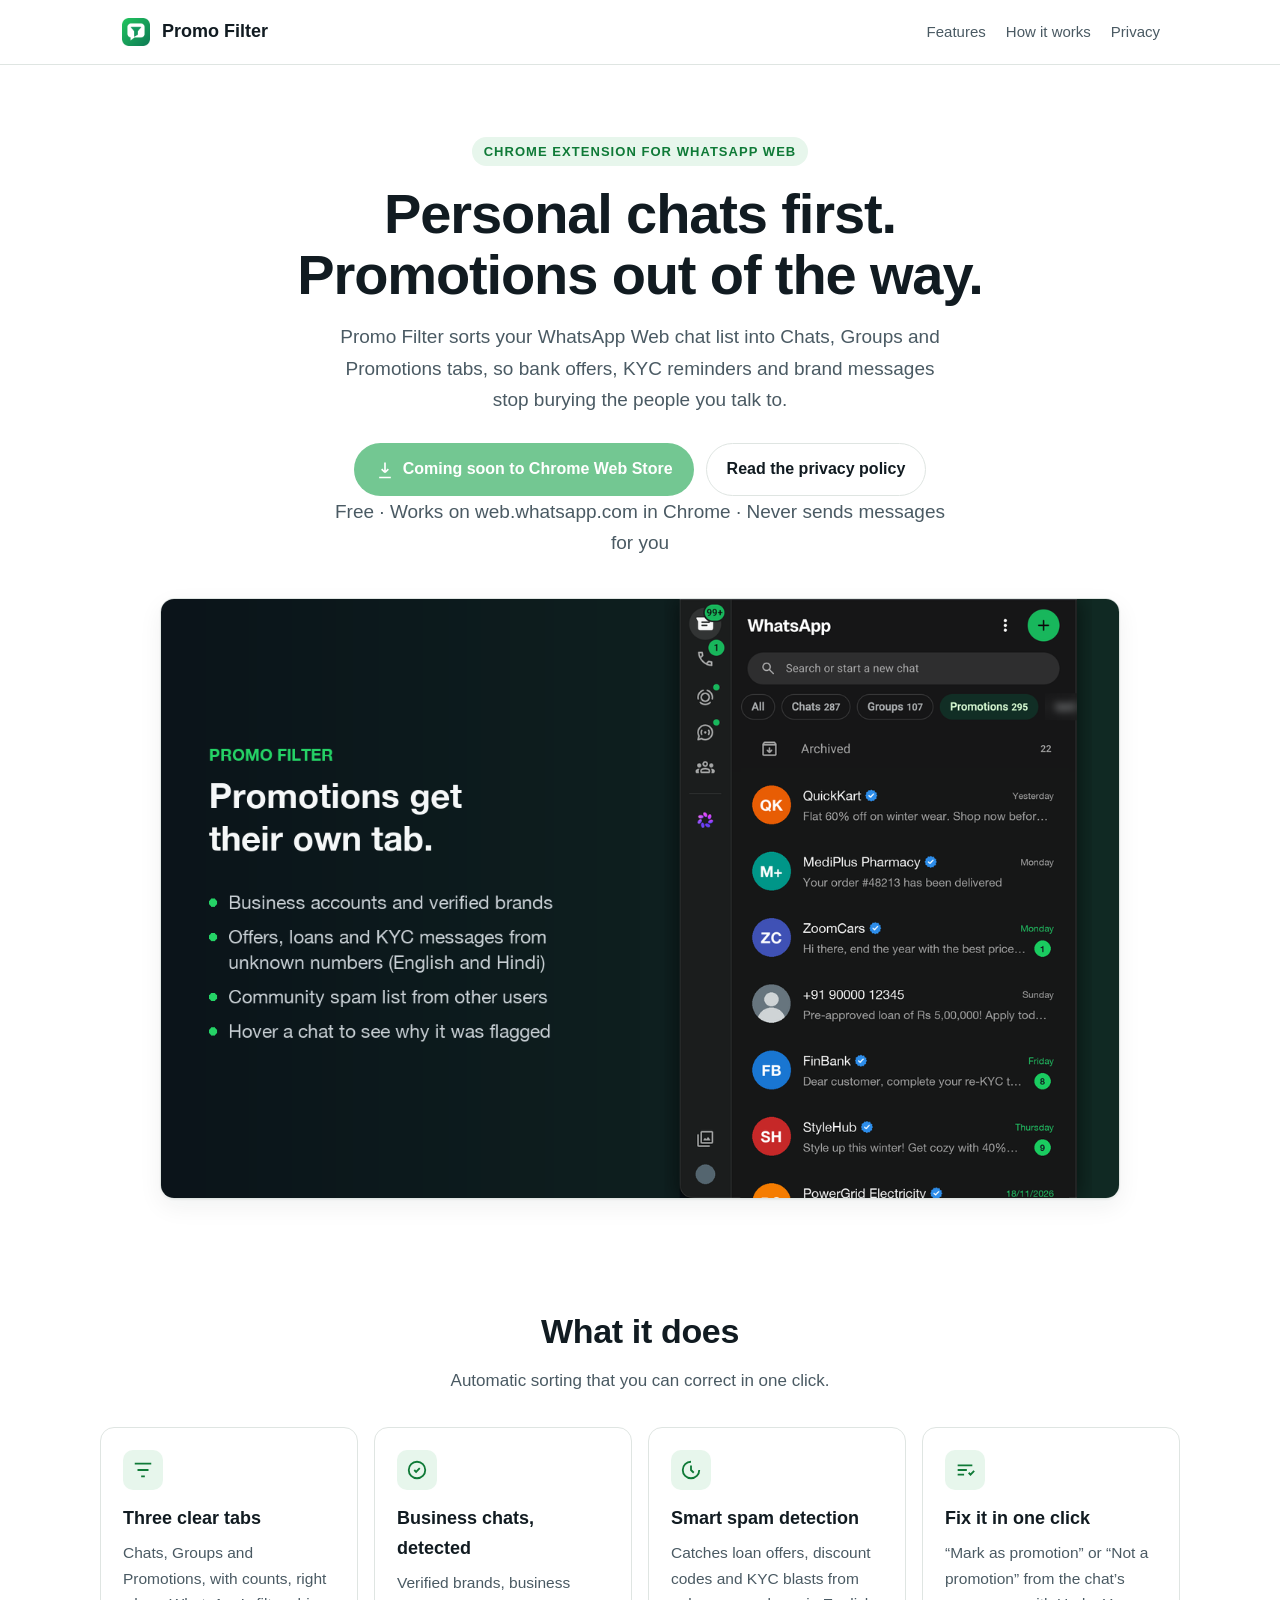
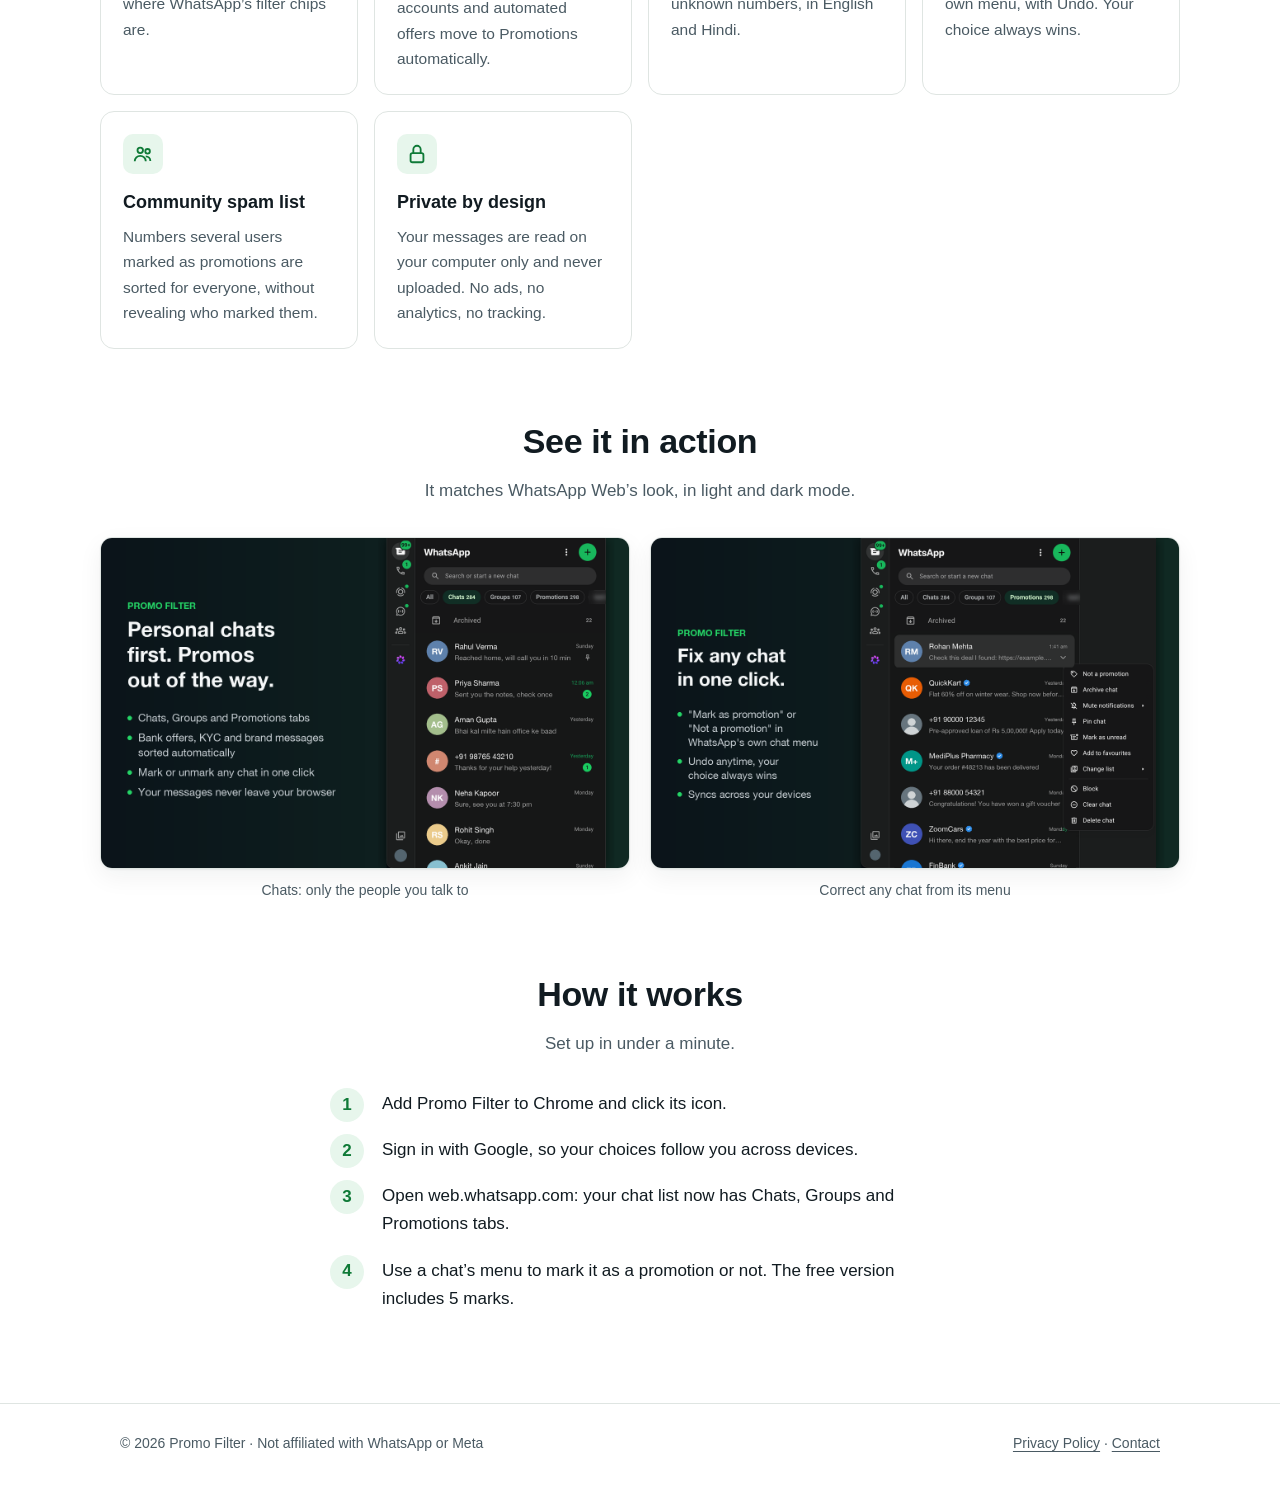
==== index.html @ 5eea5c43 "Add landing page and privacy policy" ====
<!doctype html>
<html lang="en">
<head>
  <meta charset="utf-8">
  <meta name="viewport" content="width=device-width, initial-scale=1">
  <title>Promo Filter for WhatsApp Web: sort promotions out of your chats</title>
  <meta name="description" content="Chrome extension that sorts WhatsApp Web chats into Chats, Groups and Promotions tabs. Move bank offers, KYC spam and business messages out of the way. Your messages never leave your browser.">
  <meta property="og:title" content="Promo Filter for WhatsApp Web">
  <meta property="og:description" content="Personal chats first. Promotions out of the way.">
  <meta property="og:type" content="website">
  <meta property="og:image" content="assets/screenshot-2-promotions.png">
  <meta name="twitter:card" content="summary_large_image">
  <link rel="icon" type="image/png" href="assets/icon-48.png">
  <link rel="stylesheet" href="assets/styles.css">
</head>
<body>
  <a class="skip" href="#main">Skip to content</a>
  <header class="site-header">
    <div class="wrap">
      <a class="brand" href="./"><img src="assets/icon-48.png" alt="" width="32" height="32">Promo Filter</a>
      <nav class="nav" aria-label="Main">
        <a href="#features">Features</a>
        <a href="#how">How it works</a>
        <a href="privacy/">Privacy</a>
      </nav>
    </div>
  </header>

  <main id="main">
    <section class="hero wrap">
      <span class="eyebrow">Chrome extension for WhatsApp Web</span>
      <h1>Personal chats first. Promotions out of the way.</h1>
      <p>Promo Filter sorts your WhatsApp Web chat list into Chats, Groups and Promotions tabs, so bank offers, KYC reminders and brand messages stop burying the people you talk to.</p>
      <div class="cta">
        <!-- Replace href with the Chrome Web Store link and remove aria-disabled once published. -->
        <a class="btn btn-primary" href="#" aria-disabled="true">
          <svg width="20" height="20" viewBox="0 0 24 24" fill="none" stroke="currentColor" stroke-width="2" aria-hidden="true"><path d="M12 3v12m0 0-4-4m4 4 4-4M5 21h14"/></svg>
          Coming soon to Chrome Web Store
        </a>
        <a class="btn btn-ghost" href="privacy/">Read the privacy policy</a>
      </div>
      <p class="note">Free · Works on web.whatsapp.com in Chrome · Never sends messages for you</p>
      <img class="shot" src="assets/screenshot-2-promotions.png" width="1280" height="800"
           alt="WhatsApp Web chat list with a Promotions tab showing business and offer chats">
    </section>

    <section id="features" class="section wrap" aria-labelledby="features-h">
      <h2 id="features-h">What it does</h2>
      <p class="lead">Automatic sorting that you can correct in one click.</p>
      <div class="grid">
        <div class="card">
          <div class="icon"><svg viewBox="0 0 24 24" fill="none" stroke="currentColor" stroke-width="2" aria-hidden="true"><path d="M3 5h18M6 12h12M10 19h4"/></svg></div>
          <h3>Three clear tabs</h3>
          <p>Chats, Groups and Promotions, with counts, right where WhatsApp’s filter chips are.</p>
        </div>
        <div class="card">
          <div class="icon"><svg viewBox="0 0 24 24" fill="none" stroke="currentColor" stroke-width="2" aria-hidden="true"><path d="m9 12 2 2 4-4"/><circle cx="12" cy="12" r="9"/></svg></div>
          <h3>Business chats, detected</h3>
          <p>Verified brands, business accounts and automated offers move to Promotions automatically.</p>
        </div>
        <div class="card">
          <div class="icon"><svg viewBox="0 0 24 24" fill="none" stroke="currentColor" stroke-width="2" aria-hidden="true"><path d="M12 3a9 9 0 1 0 9 9"/><path d="M12 7v5l3 3"/></svg></div>
          <h3>Smart spam detection</h3>
          <p>Catches loan offers, discount codes and KYC blasts from unknown numbers, in English and Hindi.</p>
        </div>
        <div class="card">
          <div class="icon"><svg viewBox="0 0 24 24" fill="none" stroke="currentColor" stroke-width="2" aria-hidden="true"><path d="M4 7h16M4 12h10M4 17h7"/><path d="m16 15 2 2 4-4"/></svg></div>
          <h3>Fix it in one click</h3>
          <p>“Mark as promotion” or “Not a promotion” from the chat’s own menu, with Undo. Your choice always wins.</p>
        </div>
        <div class="card">
          <div class="icon"><svg viewBox="0 0 24 24" fill="none" stroke="currentColor" stroke-width="2" aria-hidden="true"><circle cx="9" cy="8" r="3"/><circle cx="17" cy="9" r="2.5"/><path d="M3 20c0-3.3 2.7-6 6-6s6 2.7 6 6M15 14.5c2.8 0 5 2.2 5 5"/></svg></div>
          <h3>Community spam list</h3>
          <p>Numbers several users marked as promotions are sorted for everyone, without revealing who marked them.</p>
        </div>
        <div class="card">
          <div class="icon"><svg viewBox="0 0 24 24" fill="none" stroke="currentColor" stroke-width="2" aria-hidden="true"><rect x="5" y="11" width="14" height="10" rx="2"/><path d="M8 11V7a4 4 0 0 1 8 0v4"/></svg></div>
          <h3>Private by design</h3>
          <p>Your messages are read on your computer only and never uploaded. No ads, no analytics, no tracking.</p>
        </div>
      </div>
    </section>

    <section class="section wrap" aria-labelledby="screens-h">
      <h2 id="screens-h">See it in action</h2>
      <p class="lead">It matches WhatsApp Web’s look, in light and dark mode.</p>
      <div class="gallery">
        <figure>
          <img src="assets/screenshot-1-chats.png" width="1280" height="800" loading="lazy" alt="Chats tab showing only personal conversations">
          <figcaption>Chats: only the people you talk to</figcaption>
        </figure>
        <figure>
          <img src="assets/screenshot-3-menu.png" width="1280" height="800" loading="lazy" alt="Chat menu with a Not a promotion option">
          <figcaption>Correct any chat from its menu</figcaption>
        </figure>
      </div>
    </section>

    <section id="how" class="section wrap" aria-labelledby="how-h">
      <h2 id="how-h">How it works</h2>
      <p class="lead">Set up in under a minute.</p>
      <ol class="steps">
        <li>Add Promo Filter to Chrome and click its icon.</li>
        <li>Sign in with Google, so your choices follow you across devices.</li>
        <li>Open web.whatsapp.com: your chat list now has Chats, Groups and Promotions tabs.</li>
        <li>Use a chat’s menu to mark it as a promotion or not. The free version includes 5 marks.</li>
      </ol>
    </section>
  </main>

  <footer class="site-footer">
    <div class="wrap">
      <span>© 2026 Promo Filter · Not affiliated with WhatsApp or Meta</span>
      <span><a href="privacy/">Privacy Policy</a> · <a href="mailto:fuelup.yourtech@gmail.com">Contact</a></span>
    </div>
  </footer>
</body>
</html>
---- assets/styles.css ----
/* Promo Filter site: one stylesheet, light + dark, no dependencies. */
:root {
  --brand: #17a34a;
  --brand-strong: #0f7a37;
  --brand-soft: #e7f6ec;
  --bg: #ffffff;
  --bg-alt: #f6f8f7;
  --fg: #111b21;
  --fg-muted: #4a5a63;
  --border: #dfe5e2;
  --card: #ffffff;
  --shadow: 0 1px 2px rgba(17, 27, 33, .06), 0 8px 24px rgba(17, 27, 33, .06);
  --radius: 14px;
  --max: 1080px;
  --prose: 720px;
  color-scheme: light;
}
@media (prefers-color-scheme: dark) {
  :root {
    --brand: #2fcf6e;
    --brand-strong: #5fe08f;
    --brand-soft: #12301f;
    --bg: #0e1416;
    --bg-alt: #141c1f;
    --fg: #e9edef;
    --fg-muted: #a3b0b7;
    --border: #26343a;
    --card: #162024;
    --shadow: 0 1px 2px rgba(0, 0, 0, .3), 0 8px 24px rgba(0, 0, 0, .25);
    color-scheme: dark;
  }
}

*, *::before, *::after { box-sizing: border-box; }
html { -webkit-text-size-adjust: 100%; }
body {
  margin: 0;
  background: var(--bg);
  color: var(--fg);
  font: 17px/1.65 -apple-system, BlinkMacSystemFont, "Segoe UI", Roboto, "Helvetica Neue", Arial, sans-serif;
}
img { max-width: 100%; height: auto; display: block; }
a { color: var(--brand-strong); text-underline-offset: 3px; }
a:hover { text-decoration-thickness: 2px; }
:focus-visible { outline: 3px solid var(--brand); outline-offset: 3px; border-radius: 6px; }

.skip { position: absolute; left: -999px; top: 8px; background: var(--fg); color: var(--bg); padding: 8px 14px; border-radius: 8px; z-index: 10; }
.skip:focus { left: 16px; }

.wrap { max-width: var(--max); margin: 0 auto; padding: 0 20px; }
.prose { max-width: var(--prose); }

/* Header / footer */
.site-header { border-bottom: 1px solid var(--border); }
.site-header .wrap { display: flex; align-items: center; justify-content: space-between; gap: 16px; height: 64px; }
.brand { display: flex; align-items: center; gap: 10px; font-weight: 700; color: var(--fg); text-decoration: none; font-size: 18px; }
.brand img { width: 32px; height: 32px; border-radius: 8px; }
.nav { display: flex; gap: 20px; font-size: 15px; }
.nav a { color: var(--fg-muted); text-decoration: none; }
.nav a:hover, .nav a[aria-current="page"] { color: var(--fg); }

.site-footer { border-top: 1px solid var(--border); margin-top: 72px; padding: 28px 0 40px; color: var(--fg-muted); font-size: 14px; }
.site-footer .wrap { display: flex; flex-wrap: wrap; gap: 8px 24px; justify-content: space-between; }
.site-footer a { color: var(--fg-muted); }

/* Buttons */
.btn { display: inline-flex; align-items: center; gap: 8px; padding: 12px 20px; border-radius: 999px; font-weight: 600; font-size: 16px; text-decoration: none; border: 1px solid transparent; }
.btn-primary { background: var(--brand); color: #fff; }
.btn-primary:hover { background: var(--brand-strong); }
@media (prefers-color-scheme: dark) { .btn-primary { color: #06210f; } }
.btn-ghost { border-color: var(--border); color: var(--fg); }
.btn-ghost:hover { background: var(--bg-alt); }
.btn[aria-disabled="true"] { opacity: .6; pointer-events: none; }

/* Landing */
.hero { padding: 72px 0 40px; text-align: center; }
.eyebrow { display: inline-block; font-size: 13px; font-weight: 700; letter-spacing: .08em; text-transform: uppercase; color: var(--brand-strong); background: var(--brand-soft); padding: 4px 12px; border-radius: 999px; }
.hero h1 { font-size: clamp(34px, 6vw, 56px); line-height: 1.08; letter-spacing: -.02em; margin: 18px auto 16px; max-width: 760px; }
.hero p { font-size: 19px; color: var(--fg-muted); max-width: 620px; margin: 0 auto 28px; }
.cta { display: flex; gap: 12px; justify-content: center; flex-wrap: wrap; }
.note { font-size: 14px; color: var(--fg-muted); margin-top: 14px; }

.shot { margin: 40px auto 0; border-radius: var(--radius); overflow: hidden; box-shadow: var(--shadow); border: 1px solid var(--border); max-width: 960px; }

.section { padding: 64px 0 0; }
.section h2 { font-size: clamp(26px, 4vw, 34px); letter-spacing: -.01em; margin: 0 0 8px; text-align: center; }
.section .lead { text-align: center; color: var(--fg-muted); margin: 0 auto 32px; max-width: 600px; }

.grid { display: grid; gap: 16px; grid-template-columns: repeat(auto-fit, minmax(240px, 1fr)); }
.card { background: var(--card); border: 1px solid var(--border); border-radius: var(--radius); padding: 22px; }
.card h3 { margin: 0 0 6px; font-size: 18px; }
.card p { margin: 0; color: var(--fg-muted); font-size: 15.5px; }
.card .icon { width: 40px; height: 40px; border-radius: 10px; background: var(--brand-soft); color: var(--brand-strong); display: grid; place-items: center; margin-bottom: 14px; }
.card .icon svg { width: 22px; height: 22px; }

.gallery { display: grid; gap: 20px; grid-template-columns: repeat(auto-fit, minmax(300px, 1fr)); }
.gallery figure { margin: 0; }
.gallery img { border-radius: 12px; border: 1px solid var(--border); box-shadow: var(--shadow); }
.gallery figcaption { font-size: 14px; color: var(--fg-muted); margin-top: 10px; text-align: center; }

.steps { counter-reset: step; list-style: none; padding: 0; margin: 0 auto; max-width: 620px; }
.steps li { counter-increment: step; position: relative; padding: 0 0 18px 52px; }
.steps li::before { content: counter(step); position: absolute; left: 0; top: -2px; width: 34px; height: 34px; border-radius: 50%; background: var(--brand-soft); color: var(--brand-strong); font-weight: 700; display: grid; place-items: center; }

/* Privacy policy */
.doc { padding: 48px 0 0; }
.doc h1 { font-size: clamp(30px, 5vw, 42px); line-height: 1.15; letter-spacing: -.015em; margin: 0 0 8px; }
.doc .updated { color: var(--fg-muted); margin: 0 0 28px; font-size: 15px; }
.doc h2 { font-size: 23px; line-height: 1.3; margin: 44px 0 10px; scroll-margin-top: 20px; }
.doc ul { padding-left: 22px; }
.doc li { margin: 6px 0; }
.doc li::marker { color: var(--brand); }
.summary { background: var(--brand-soft); border: 1px solid color-mix(in srgb, var(--brand) 30%, transparent); border-radius: var(--radius); padding: 20px 24px; }
.summary h2 { margin-top: 0; font-size: 19px; }
.summary ul { margin: 0; }
.toc { border: 1px solid var(--border); border-radius: var(--radius); padding: 16px 22px; margin: 28px 0 0; font-size: 15.5px; }
.toc strong { display: block; margin-bottom: 6px; }
.toc ol { margin: 0; padding-left: 22px; columns: 2 240px; column-gap: 32px; }
.toc li { margin: 4px 0; break-inside: avoid; }
table { width: 100%; border-collapse: collapse; font-size: 15.5px; margin: 12px 0; }
th, td { text-align: left; padding: 10px 12px; border-bottom: 1px solid var(--border); vertical-align: top; }
th { background: var(--bg-alt); font-weight: 600; }
.table-scroll { overflow-x: auto; }
.contact { background: var(--bg-alt); border-radius: var(--radius); padding: 20px 24px; margin-top: 44px; }
.contact h2 { margin-top: 0; }
.disclaimer { color: var(--fg-muted); font-size: 14px; font-style: italic; margin-top: 28px; }

@media (max-width: 560px) {
  body { font-size: 16px; }
  .nav { gap: 14px; }
  .hero { padding-top: 48px; }
}
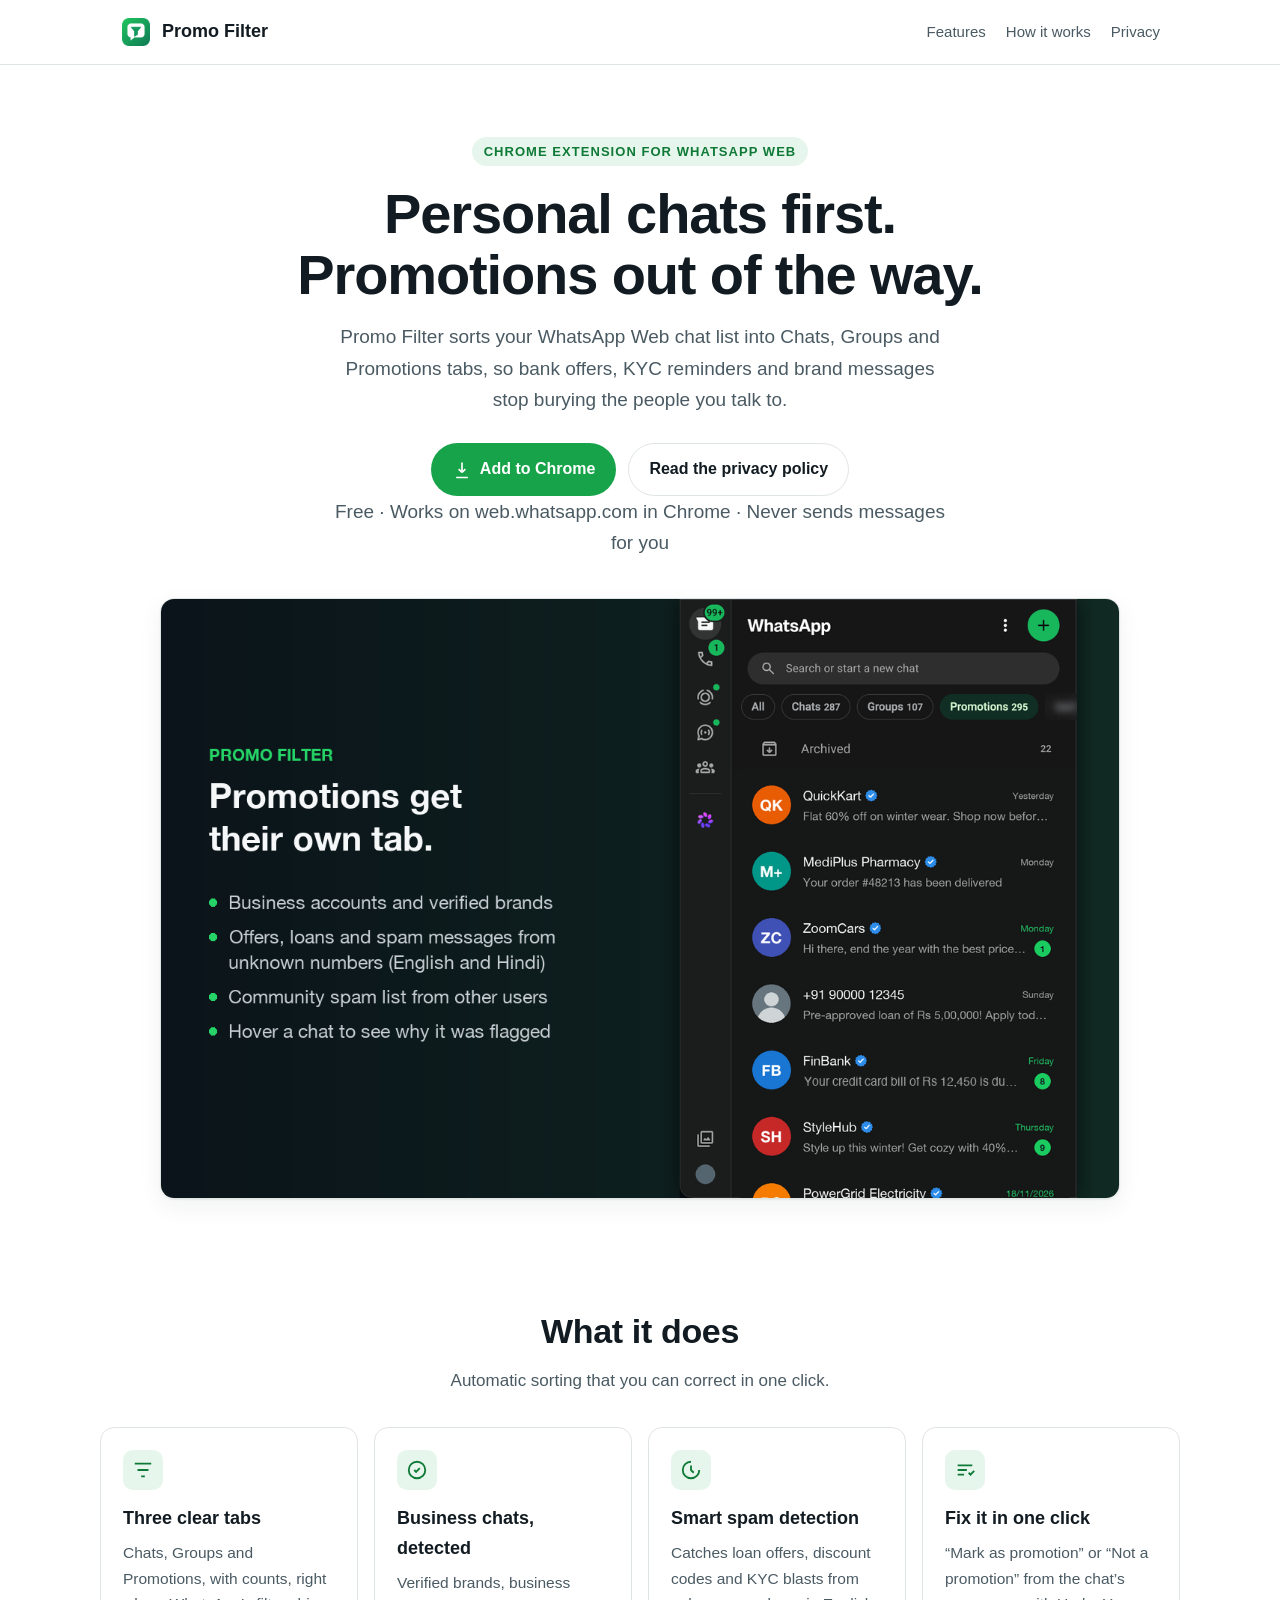
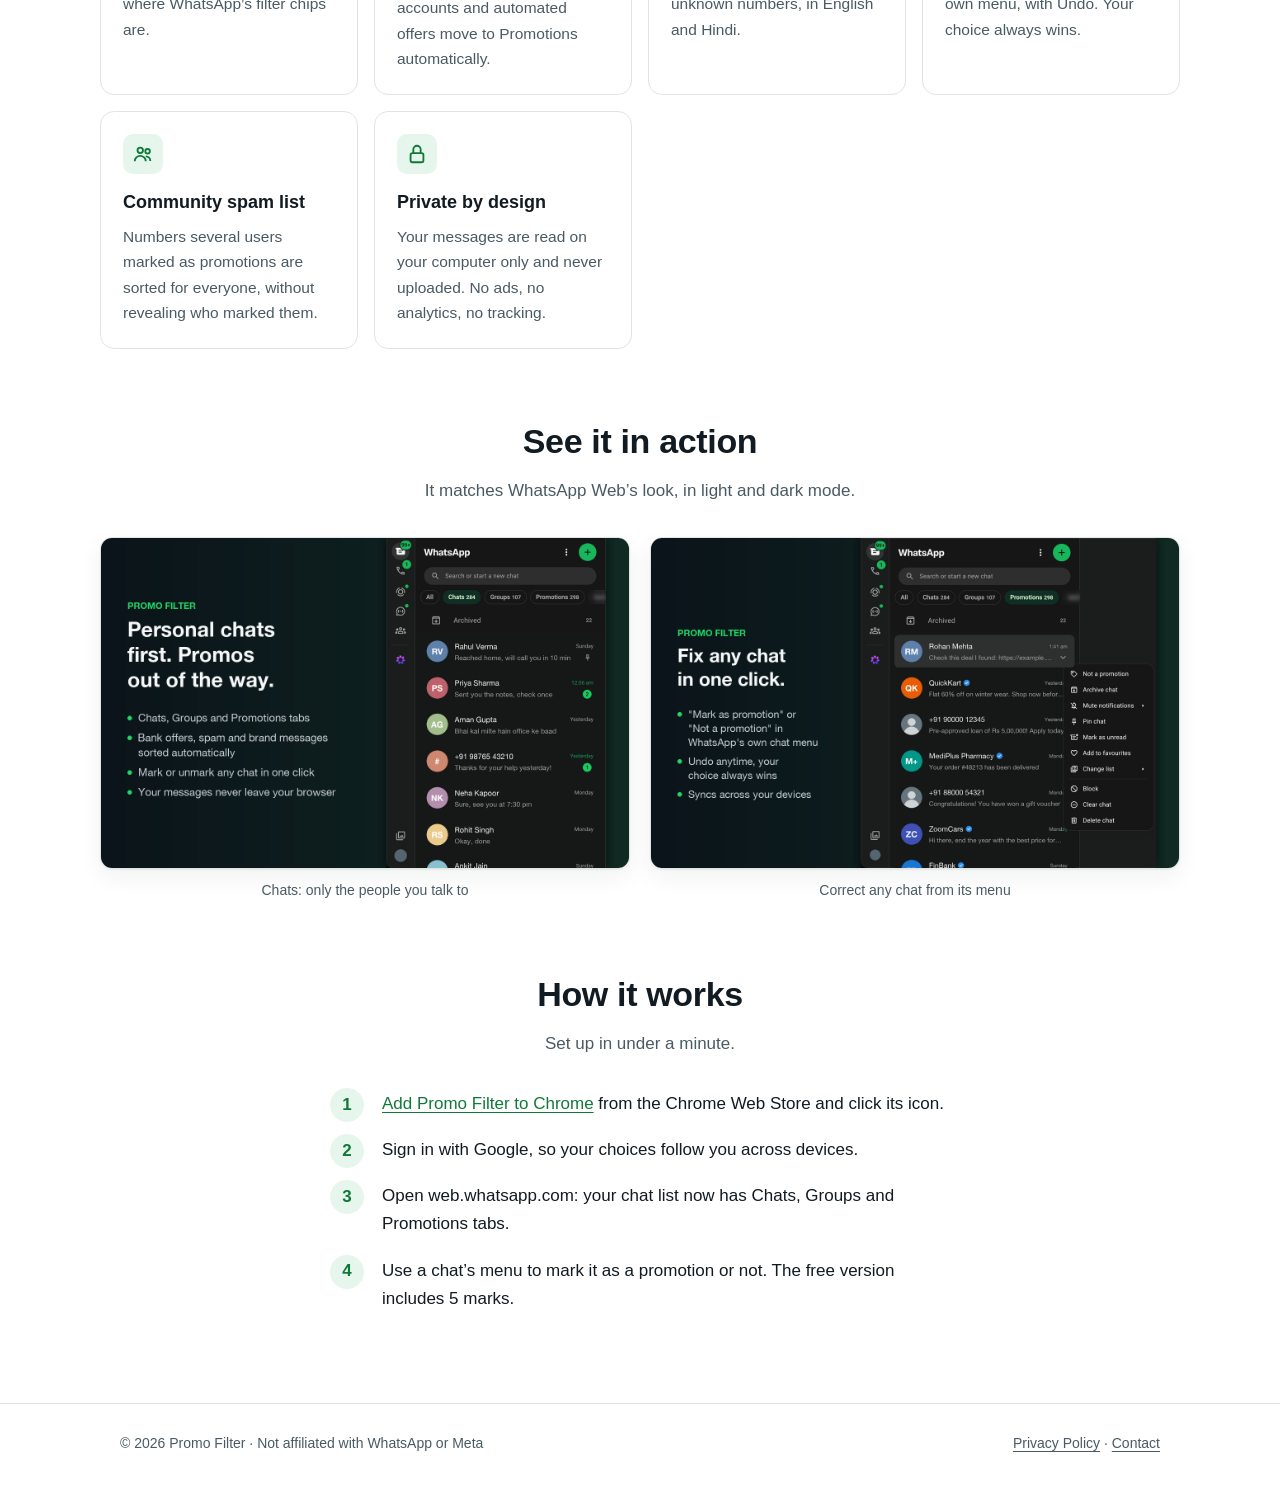
==== commit aa3f625a: "The extension is live: link the Chrome Web Store, new screenshots - Hero button: "Coming soon to Chr" ====
--- a/index.html
+++ b/index.html
@@ -4,11 +4,11 @@
   <meta charset="utf-8">
   <meta name="viewport" content="width=device-width, initial-scale=1">
   <title>Promo Filter for WhatsApp Web: sort promotions out of your chats</title>
-  <meta name="description" content="Chrome extension that sorts WhatsApp Web chats into Chats, Groups and Promotions tabs. Move bank offers, KYC spam and business messages out of the way. Your messages never leave your browser.">
+  <meta name="description" content="Chrome extension that sorts WhatsApp Web chats into Chats, Groups and Promotions tabs. Move bank offers, spam and business messages out of the way. Your messages never leave your browser.">
   <meta property="og:title" content="Promo Filter for WhatsApp Web">
   <meta property="og:description" content="Personal chats first. Promotions out of the way.">
   <meta property="og:type" content="website">
-  <meta property="og:image" content="assets/screenshot-2-promotions.png">
+  <meta property="og:image" content="https://promofree.fuel-up.in/assets/screenshot-2-promotions.png">
   <meta name="twitter:card" content="summary_large_image">
   <link rel="icon" type="image/png" href="assets/icon-48.png">
   <link rel="stylesheet" href="assets/styles.css">
@@ -32,10 +32,9 @@
       <h1>Personal chats first. Promotions out of the way.</h1>
       <p>Promo Filter sorts your WhatsApp Web chat list into Chats, Groups and Promotions tabs, so bank offers, KYC reminders and brand messages stop burying the people you talk to.</p>
       <div class="cta">
-        <!-- Replace href with the Chrome Web Store link and remove aria-disabled once published. -->
-        <a class="btn btn-primary" href="#" aria-disabled="true">
+        <a class="btn btn-primary" href="https://chromewebstore.google.com/detail/promofree/gbgbiplhnfpgbeonnlkhojopkonmgaag">
           <svg width="20" height="20" viewBox="0 0 24 24" fill="none" stroke="currentColor" stroke-width="2" aria-hidden="true"><path d="M12 3v12m0 0-4-4m4 4 4-4M5 21h14"/></svg>
-          Coming soon to Chrome Web Store
+          Add to Chrome
         </a>
         <a class="btn btn-ghost" href="privacy/">Read the privacy policy</a>
       </div>
@@ -100,7 +99,7 @@
       <h2 id="how-h">How it works</h2>
       <p class="lead">Set up in under a minute.</p>
       <ol class="steps">
-        <li>Add Promo Filter to Chrome and click its icon.</li>
+        <li><a href="https://chromewebstore.google.com/detail/promofree/gbgbiplhnfpgbeonnlkhojopkonmgaag">Add Promo Filter to Chrome</a> from the Chrome Web Store and click its icon.</li>
         <li>Sign in with Google, so your choices follow you across devices.</li>
         <li>Open web.whatsapp.com: your chat list now has Chats, Groups and Promotions tabs.</li>
         <li>Use a chat’s menu to mark it as a promotion or not. The free version includes 5 marks.</li>
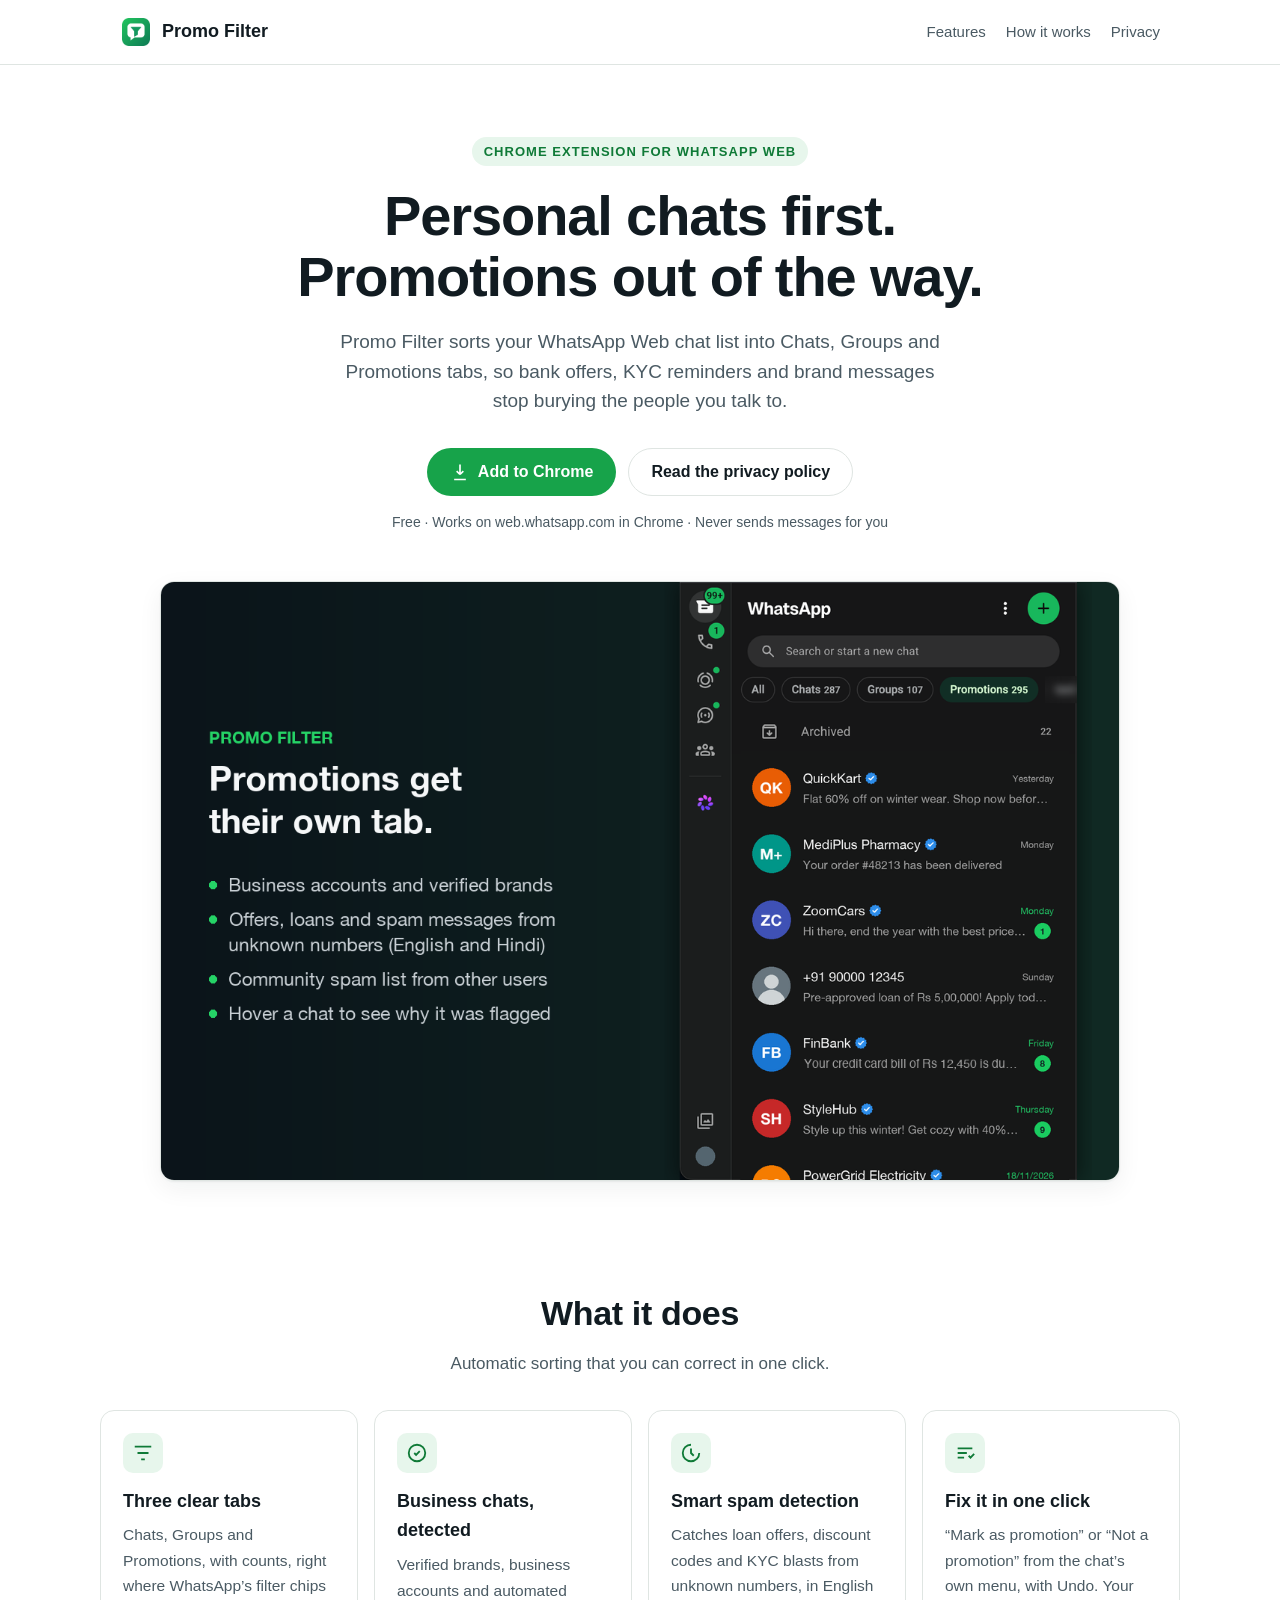
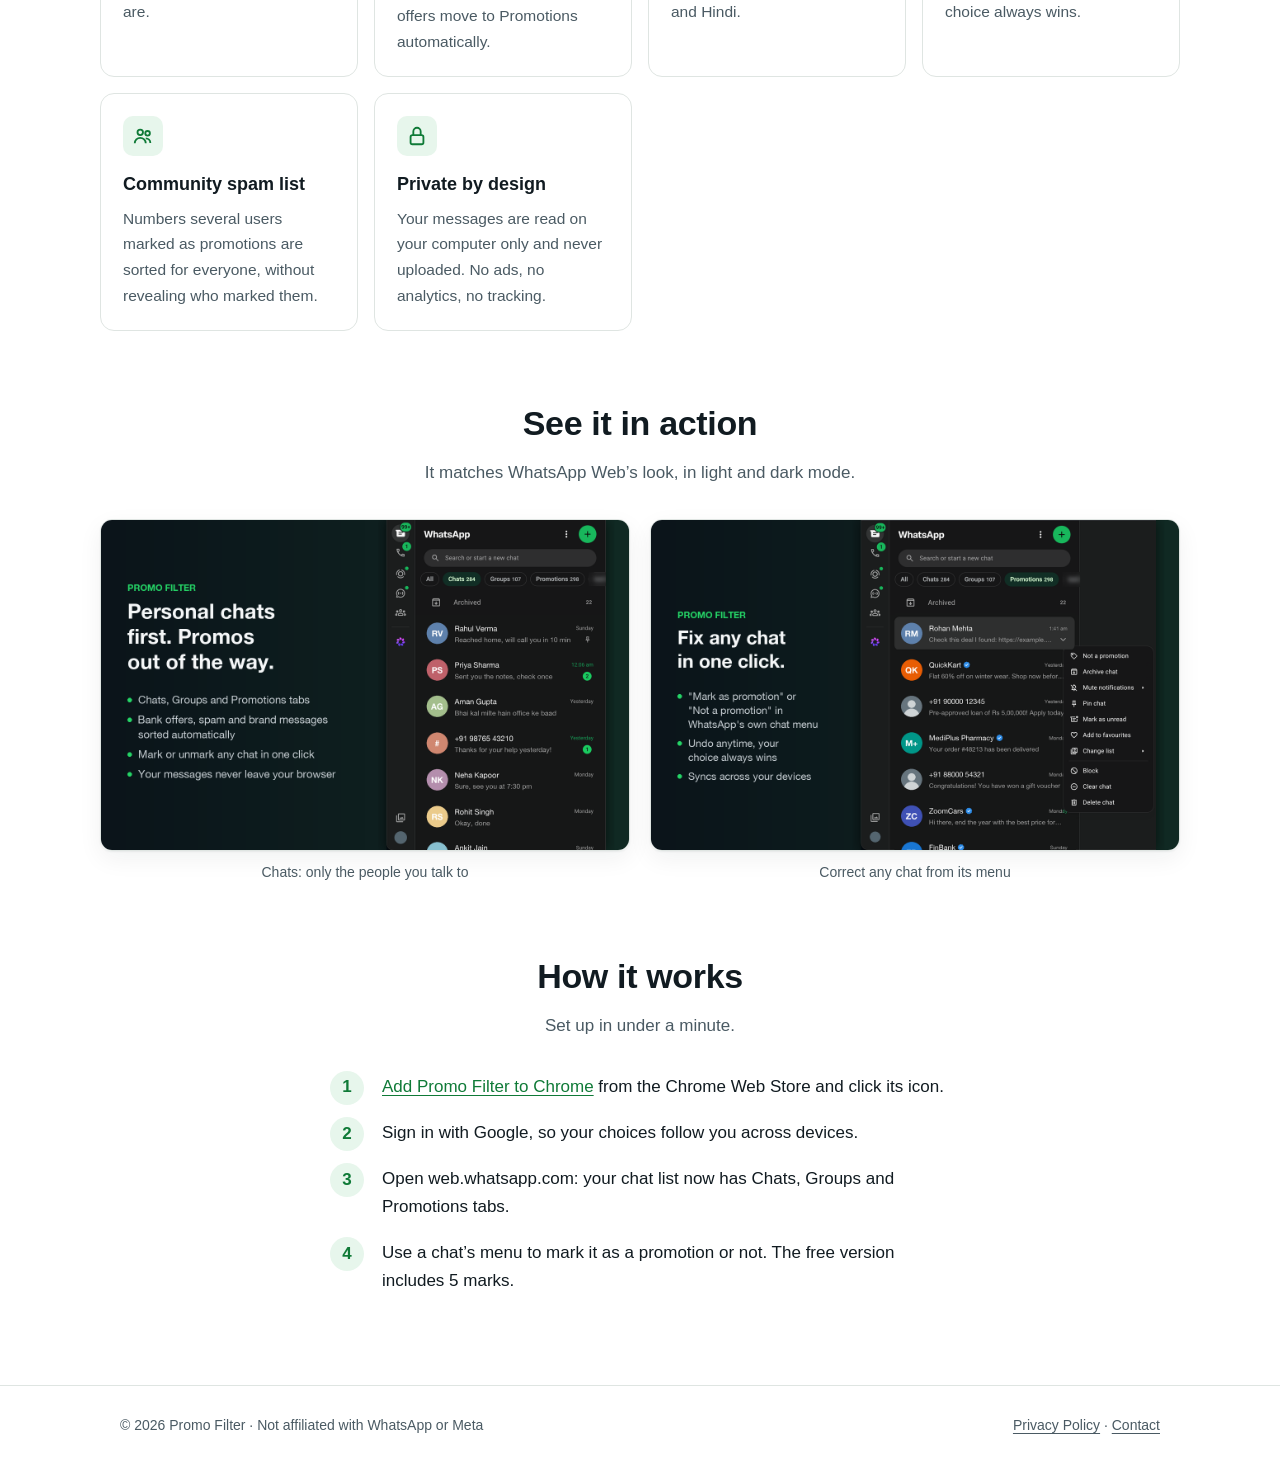
==== commit 4d354c5c: "Hero: fix note size and spacing, open Web Store links in a new tab `.hero p` outranked `.note`, so t" ====
--- a/index.html
+++ b/index.html
@@ -30,9 +30,9 @@
     <section class="hero wrap">
       <span class="eyebrow">Chrome extension for WhatsApp Web</span>
       <h1>Personal chats first. Promotions out of the way.</h1>
-      <p>Promo Filter sorts your WhatsApp Web chat list into Chats, Groups and Promotions tabs, so bank offers, KYC reminders and brand messages stop burying the people you talk to.</p>
+      <p class="sub">Promo Filter sorts your WhatsApp Web chat list into Chats, Groups and Promotions tabs, so bank offers, KYC reminders and brand messages stop burying the people you talk to.</p>
       <div class="cta">
-        <a class="btn btn-primary" href="https://chromewebstore.google.com/detail/promofree/gbgbiplhnfpgbeonnlkhojopkonmgaag">
+        <a class="btn btn-primary" href="https://chromewebstore.google.com/detail/promofree/gbgbiplhnfpgbeonnlkhojopkonmgaag" target="_blank" rel="noopener">
           <svg width="20" height="20" viewBox="0 0 24 24" fill="none" stroke="currentColor" stroke-width="2" aria-hidden="true"><path d="M12 3v12m0 0-4-4m4 4 4-4M5 21h14"/></svg>
           Add to Chrome
         </a>
@@ -99,7 +99,7 @@
       <h2 id="how-h">How it works</h2>
       <p class="lead">Set up in under a minute.</p>
       <ol class="steps">
-        <li><a href="https://chromewebstore.google.com/detail/promofree/gbgbiplhnfpgbeonnlkhojopkonmgaag">Add Promo Filter to Chrome</a> from the Chrome Web Store and click its icon.</li>
+        <li><a href="https://chromewebstore.google.com/detail/promofree/gbgbiplhnfpgbeonnlkhojopkonmgaag" target="_blank" rel="noopener">Add Promo Filter to Chrome</a> from the Chrome Web Store and click its icon.</li>
         <li>Sign in with Google, so your choices follow you across devices.</li>
         <li>Open web.whatsapp.com: your chat list now has Chats, Groups and Promotions tabs.</li>
         <li>Use a chat’s menu to mark it as a promotion or not. The free version includes 5 marks.</li>
--- a/assets/styles.css
+++ b/assets/styles.css
@@ -64,7 +64,7 @@
 .site-footer a { color: var(--fg-muted); }
 
 /* Buttons */
-.btn { display: inline-flex; align-items: center; gap: 8px; padding: 12px 20px; border-radius: 999px; font-weight: 600; font-size: 16px; text-decoration: none; border: 1px solid transparent; }
+.btn { display: inline-flex; align-items: center; gap: 8px; padding: 13px 22px; border-radius: 999px; font-weight: 600; font-size: 16px; line-height: 1.25; text-decoration: none; border: 1px solid transparent; }
 .btn-primary { background: var(--brand); color: #fff; }
 .btn-primary:hover { background: var(--brand-strong); }
 @media (prefers-color-scheme: dark) { .btn-primary { color: #06210f; } }
@@ -73,14 +73,15 @@
 .btn[aria-disabled="true"] { opacity: .6; pointer-events: none; }
 
 /* Landing */
-.hero { padding: 72px 0 40px; text-align: center; }
+.hero { padding-top: 72px; padding-bottom: 40px; text-align: center; } /* top/bottom only: keep .wrap's side gutter */
 .eyebrow { display: inline-block; font-size: 13px; font-weight: 700; letter-spacing: .08em; text-transform: uppercase; color: var(--brand-strong); background: var(--brand-soft); padding: 4px 12px; border-radius: 999px; }
-.hero h1 { font-size: clamp(34px, 6vw, 56px); line-height: 1.08; letter-spacing: -.02em; margin: 18px auto 16px; max-width: 760px; }
-.hero p { font-size: 19px; color: var(--fg-muted); max-width: 620px; margin: 0 auto 28px; }
+.hero h1 { font-size: clamp(34px, 6vw, 56px); line-height: 1.08; letter-spacing: -.02em; margin: 20px auto; max-width: 760px; text-wrap: balance; }
+/* Classed, not `.hero p`: that selector outranks `.note` and gave it 19px text and no top gap. */
+.hero .sub { font-size: 19px; line-height: 1.55; color: var(--fg-muted); max-width: 620px; margin: 0 auto 32px; text-wrap: pretty; }
 .cta { display: flex; gap: 12px; justify-content: center; flex-wrap: wrap; }
-.note { font-size: 14px; color: var(--fg-muted); margin-top: 14px; }
+.hero .note { font-size: 14px; line-height: 1.5; color: var(--fg-muted); margin: 16px auto 0; text-wrap: balance; }
 
-.shot { margin: 40px auto 0; border-radius: var(--radius); overflow: hidden; box-shadow: var(--shadow); border: 1px solid var(--border); max-width: 960px; }
+.shot { margin: 48px auto 0; border-radius: var(--radius); overflow: hidden; box-shadow: var(--shadow); border: 1px solid var(--border); max-width: min(960px, 100%); }
 
 .section { padding: 64px 0 0; }
 .section h2 { font-size: clamp(26px, 4vw, 34px); letter-spacing: -.01em; margin: 0 0 8px; text-align: center; }
@@ -129,4 +130,5 @@
   body { font-size: 16px; }
   .nav { gap: 14px; }
   .hero { padding-top: 48px; }
+  .hero .sub { font-size: 17px; margin-bottom: 28px; }
 }
